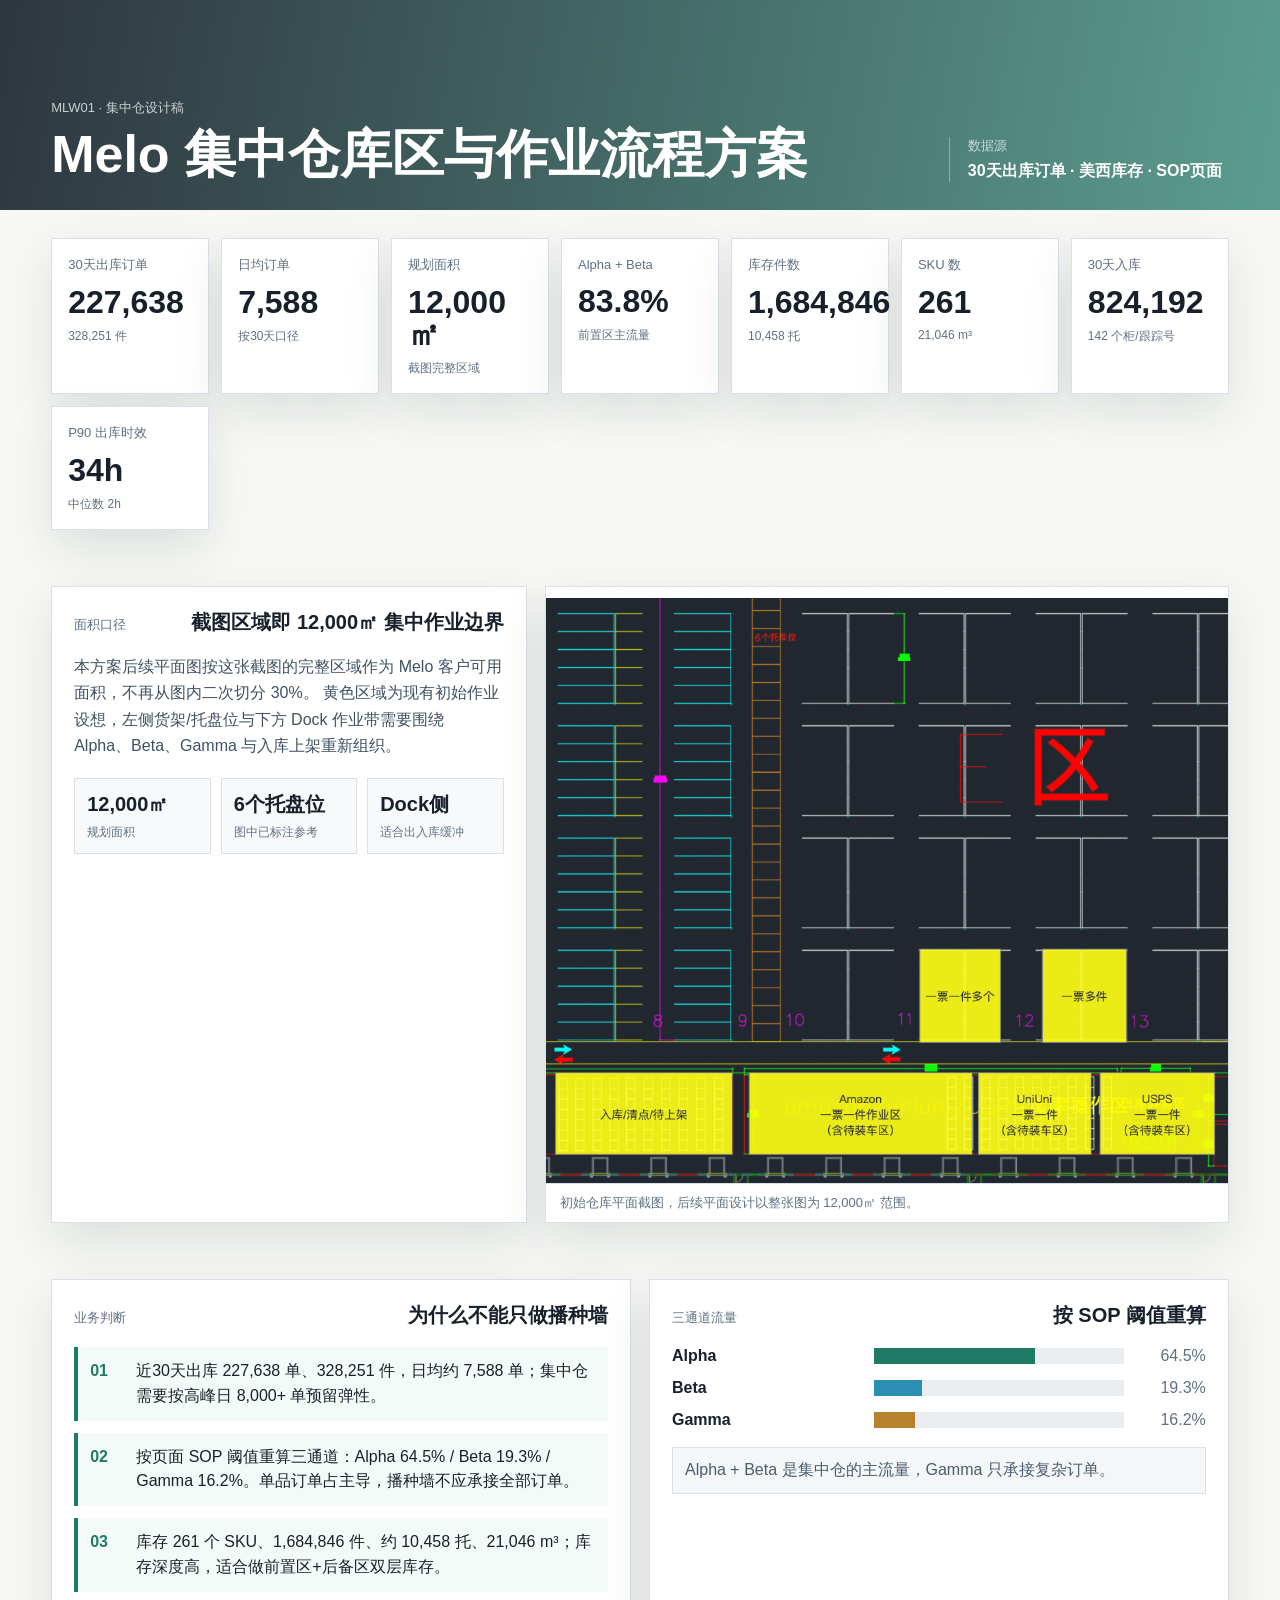
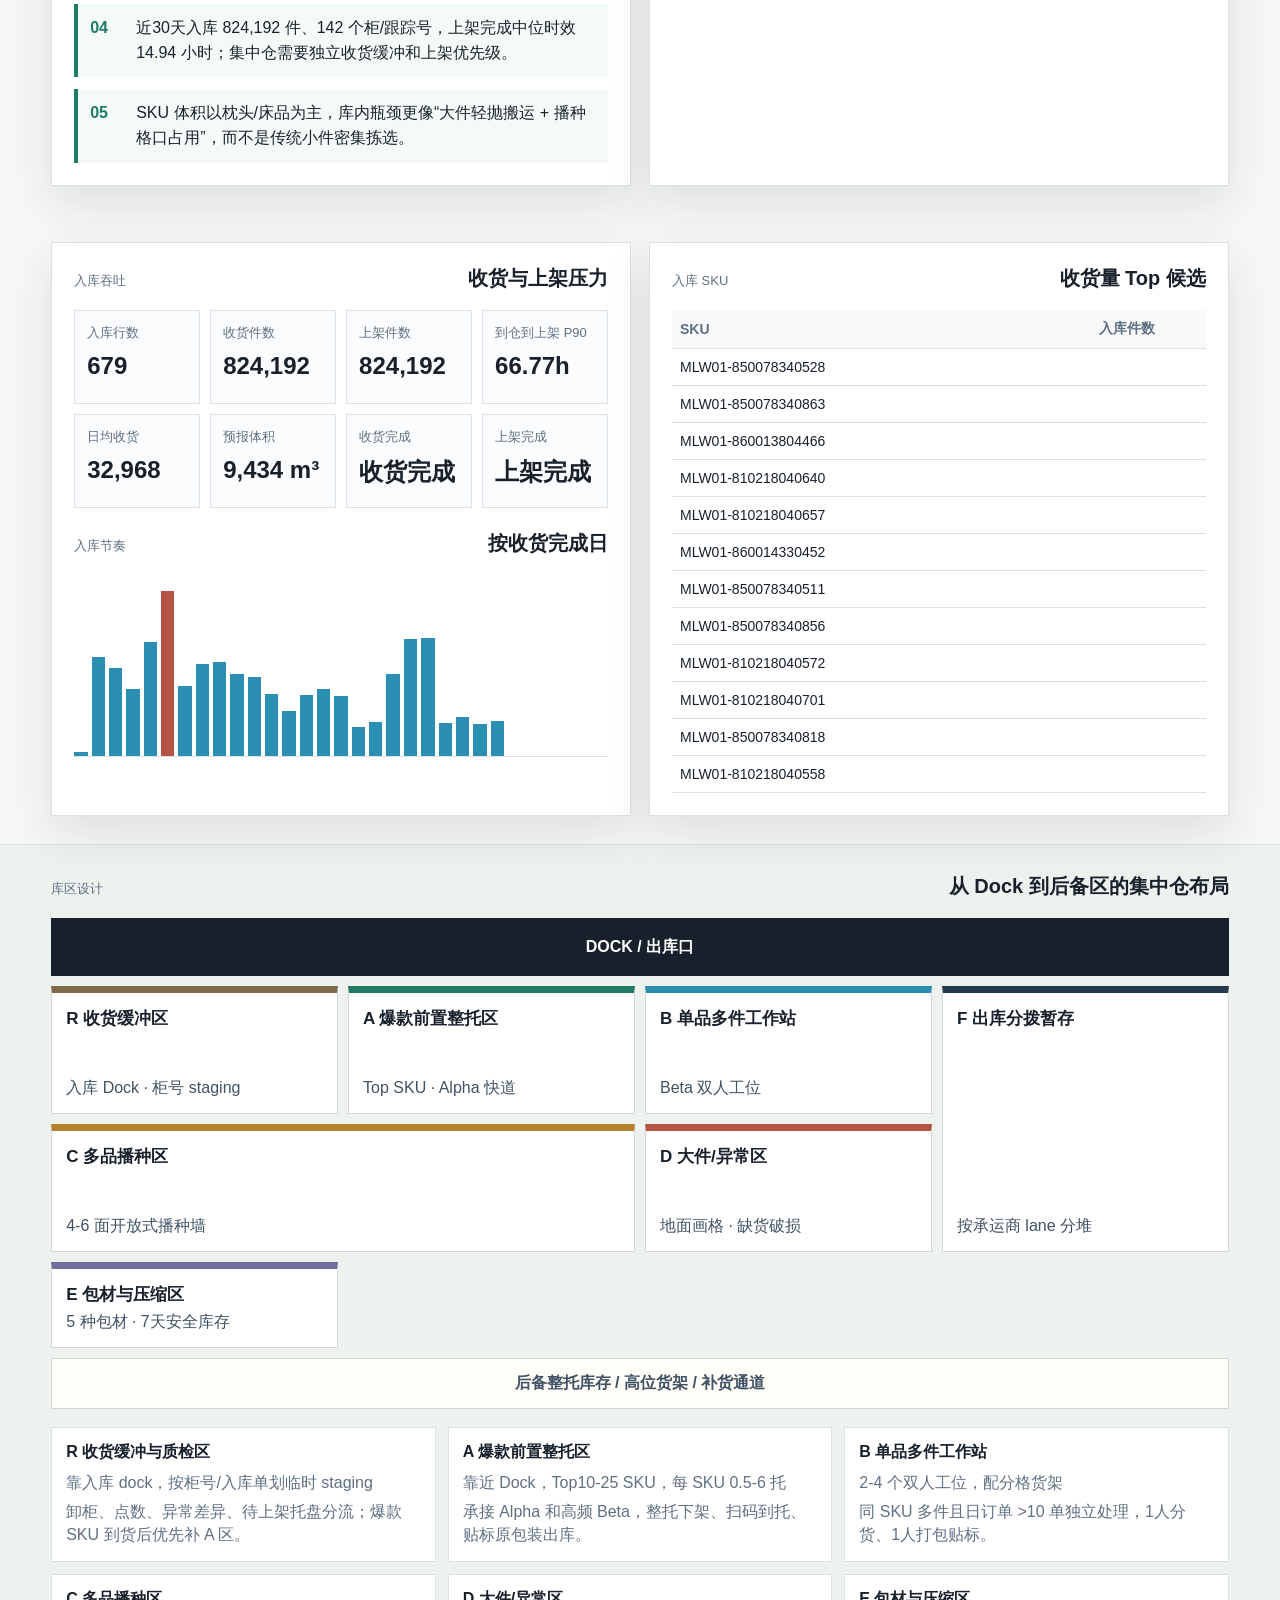
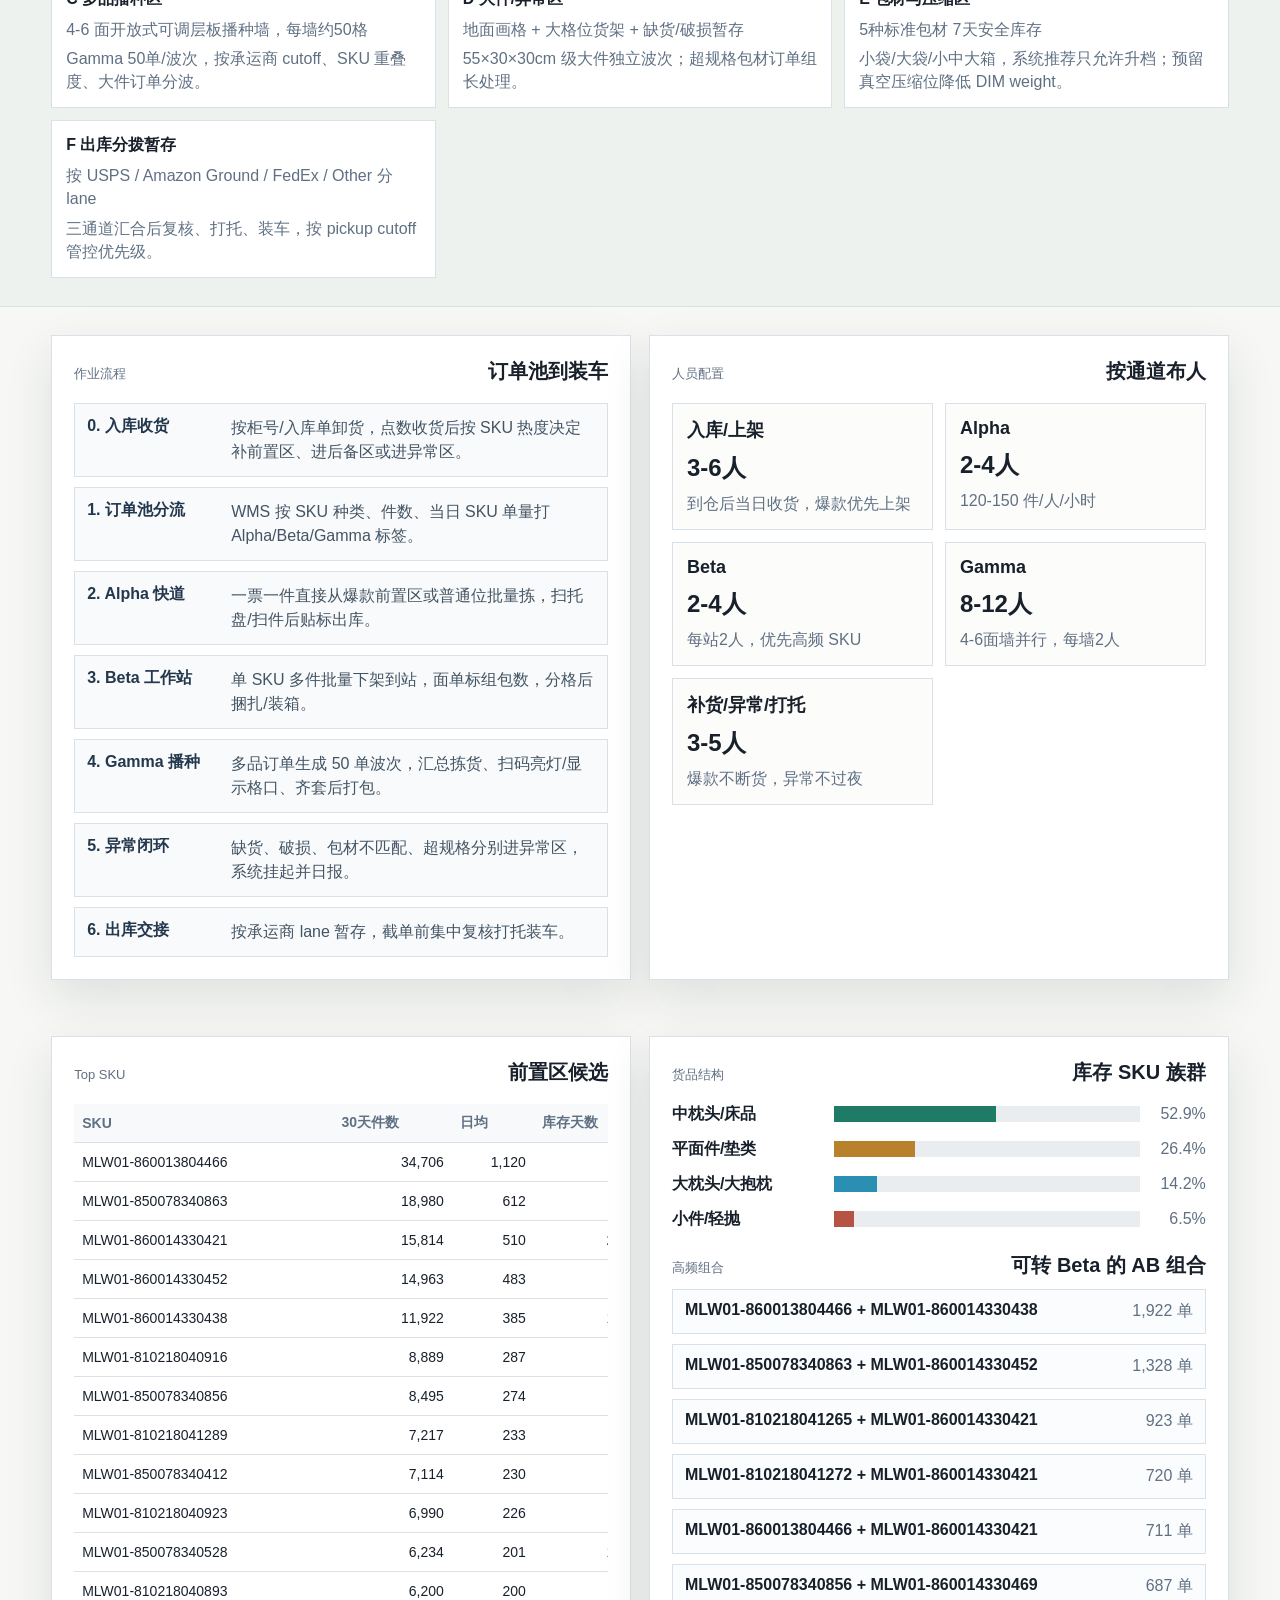
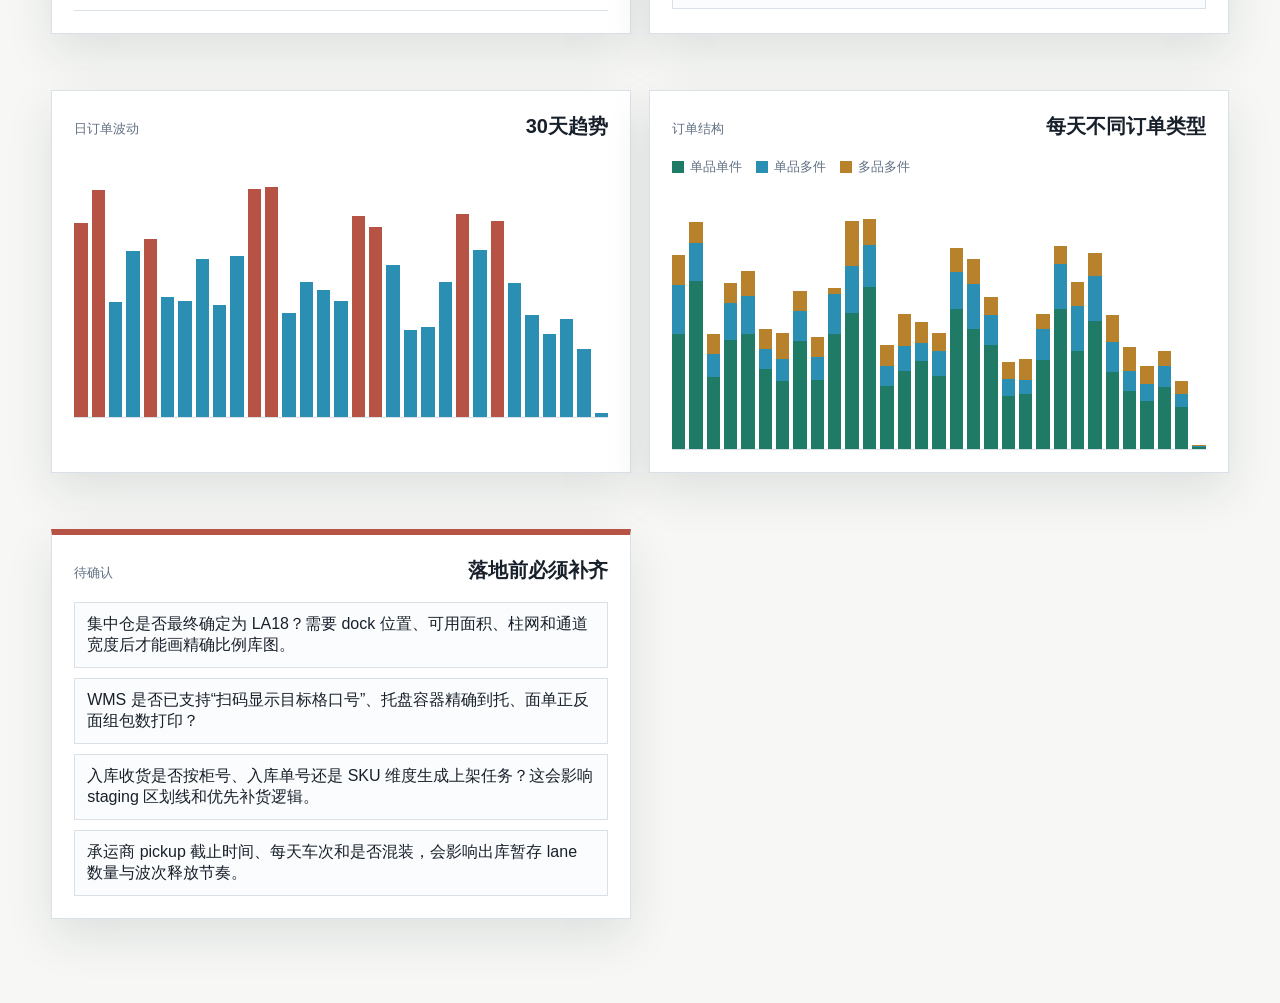
==== melo/index.html @ e9831d99 "Move Melo site under melo path" ====
<!doctype html>
<html lang="zh-CN">
  <head>
    <meta charset="UTF-8" />
    <meta name="viewport" content="width=device-width, initial-scale=1.0" />
    <title>Melo 集中仓库区与作业流设计</title>
    <link rel="stylesheet" href="./styles.css" />
  </head>
  <body>
    <header class="topbar">
      <div>
        <p class="eyebrow">MLW01 · 集中仓设计稿</p>
        <h1>Melo 集中仓库区与作业流程方案</h1>
      </div>
      <div class="source">
        <span>数据源</span>
        <strong>30天出库订单 · 美西库存 · SOP页面</strong>
      </div>
    </header>

    <main>
      <section class="summary-band">
        <div class="metric-grid" id="metricGrid"></div>
      </section>

      <section class="plan-reference">
        <div class="plan-copy">
          <div class="section-title">
            <span>面积口径</span>
            <strong>截图区域即 12,000㎡ 集中作业边界</strong>
          </div>
          <p>
            本方案后续平面图按这张截图的完整区域作为 Melo 客户可用面积，不再从图内二次切分 30%。
            黄色区域为现有初始作业设想，左侧货架/托盘位与下方 Dock 作业带需要围绕 Alpha、Beta、Gamma 与入库上架重新组织。
          </p>
          <div class="plan-facts">
            <div><b>12,000㎡</b><span>规划面积</span></div>
            <div><b>6个托盘位</b><span>图中已标注参考</span></div>
            <div><b>Dock侧</b><span>适合出入库缓冲</span></div>
          </div>
        </div>
        <figure class="plan-image">
          <img src="./assets/melo-12000sqm-initial-plan.png" alt="Melo 12000平方米初始仓库平面图" />
          <figcaption>初始仓库平面截图，后续平面设计以整张图为 12,000㎡ 范围。</figcaption>
        </figure>
      </section>

      <section class="content-grid two">
        <div class="panel">
          <div class="section-title">
            <span>业务判断</span>
            <strong>为什么不能只做播种墙</strong>
          </div>
          <div id="diagnosis" class="diagnosis-list"></div>
        </div>
        <div class="panel">
          <div class="section-title">
            <span>三通道流量</span>
            <strong>按 SOP 阈值重算</strong>
          </div>
          <div id="routeBars" class="bars"></div>
          <div class="route-note">Alpha + Beta 是集中仓的主流量，Gamma 只承接复杂订单。</div>
        </div>
      </section>

      <section class="content-grid two">
        <div class="panel">
          <div class="section-title">
            <span>入库吞吐</span>
            <strong>收货与上架压力</strong>
          </div>
          <div id="inboundCards" class="inbound-cards"></div>
          <div class="section-title minor">
            <span>入库节奏</span>
            <strong>按收货完成日</strong>
          </div>
          <div id="inboundChart" class="daily-chart inbound-chart"></div>
        </div>
        <div class="panel">
          <div class="section-title">
            <span>入库 SKU</span>
            <strong>收货量 Top 候选</strong>
          </div>
          <div class="table-wrap">
            <table>
              <thead>
                <tr>
                  <th>SKU</th>
                  <th>入库件数</th>
                  <th>行数</th>
                </tr>
              </thead>
              <tbody id="inboundSkuRows"></tbody>
            </table>
          </div>
        </div>
      </section>

      <section class="layout-band">
        <div class="section-title wide">
          <span>库区设计</span>
          <strong>从 Dock 到后备区的集中仓布局</strong>
        </div>
        <div class="warehouse-map">
          <div class="dock">DOCK / 出库口</div>
          <div class="zone zone-r">
            <b>R 收货缓冲区</b>
            <span>入库 Dock · 柜号 staging</span>
          </div>
          <div class="zone zone-a">
            <b>A 爆款前置整托区</b>
            <span>Top SKU · Alpha 快道</span>
          </div>
          <div class="zone zone-b">
            <b>B 单品多件工作站</b>
            <span>Beta 双人工位</span>
          </div>
          <div class="zone zone-c">
            <b>C 多品播种区</b>
            <span>4-6 面开放式播种墙</span>
          </div>
          <div class="zone zone-d">
            <b>D 大件/异常区</b>
            <span>地面画格 · 缺货破损</span>
          </div>
          <div class="zone zone-e">
            <b>E 包材与压缩区</b>
            <span>5 种包材 · 7天安全库存</span>
          </div>
          <div class="zone zone-f">
            <b>F 出库分拨暂存</b>
            <span>按承运商 lane 分堆</span>
          </div>
          <div class="reserve">后备整托库存 / 高位货架 / 补货通道</div>
        </div>
        <div id="zoneCards" class="zone-cards"></div>
      </section>

      <section class="content-grid two">
        <div class="panel">
          <div class="section-title">
            <span>作业流程</span>
            <strong>订单池到装车</strong>
          </div>
          <div id="processFlow" class="process-flow"></div>
        </div>
        <div class="panel">
          <div class="section-title">
            <span>人员配置</span>
            <strong>按通道布人</strong>
          </div>
          <div id="staffing" class="staffing"></div>
        </div>
      </section>

      <section class="content-grid two">
        <div class="panel">
          <div class="section-title">
            <span>Top SKU</span>
            <strong>前置区候选</strong>
          </div>
          <div class="table-wrap">
            <table>
              <thead>
                <tr>
                  <th>SKU</th>
                  <th>30天件数</th>
                  <th>日均</th>
                  <th>库存天数</th>
                  <th>族群</th>
                </tr>
              </thead>
              <tbody id="topSkuRows"></tbody>
            </table>
          </div>
        </div>
        <div class="panel">
          <div class="section-title">
            <span>货品结构</span>
            <strong>库存 SKU 族群</strong>
          </div>
          <div id="familyBars" class="bars compact"></div>
          <div class="section-title minor">
            <span>高频组合</span>
            <strong>可转 Beta 的 AB 组合</strong>
          </div>
          <div id="comboList" class="combo-list"></div>
        </div>
      </section>

      <section class="content-grid two">
        <div class="panel">
          <div class="section-title">
            <span>日订单波动</span>
            <strong>30天趋势</strong>
          </div>
          <div id="dailyChart" class="daily-chart"></div>
        </div>
        <div class="panel">
          <div class="section-title">
            <span>订单结构</span>
            <strong>每天不同订单类型</strong>
          </div>
          <div class="stack-legend">
            <span><i class="legend-one"></i>单品单件</span>
            <span><i class="legend-two"></i>单品多件</span>
            <span><i class="legend-three"></i>多品多件</span>
          </div>
          <div id="structureStack" class="stack-chart"></div>
        </div>
      </section>

      <section class="content-grid two">
        <div class="panel risk">
          <div class="section-title">
            <span>待确认</span>
            <strong>落地前必须补齐</strong>
          </div>
          <div id="openQuestions" class="questions"></div>
        </div>
      </section>
    </main>

    <script src="./app.js"></script>
  </body>
</html>
---- melo/styles.css ----
:root {
  --ink: #18212b;
  --muted: #607083;
  --line: #d9e0e8;
  --paper: #f7f8f5;
  --white: #ffffff;
  --green: #1f7a66;
  --teal: #2b8fb3;
  --gold: #b7822b;
  --red: #b65345;
  --navy: #24384d;
  --shadow: 0 18px 45px rgba(21, 36, 51, 0.11);
}

* {
  box-sizing: border-box;
}

body {
  margin: 0;
  color: var(--ink);
  background: var(--paper);
  font-family: Inter, "PingFang SC", "Microsoft YaHei", Arial, sans-serif;
}

.topbar {
  display: flex;
  align-items: flex-end;
  justify-content: space-between;
  gap: 24px;
  min-height: 210px;
  padding: 36px clamp(20px, 4vw, 56px) 28px;
  background:
    linear-gradient(100deg, rgba(24, 33, 43, 0.9), rgba(31, 122, 102, 0.72)),
    repeating-linear-gradient(90deg, rgba(255,255,255,.16) 0 1px, transparent 1px 68px),
    repeating-linear-gradient(0deg, rgba(255,255,255,.12) 0 1px, transparent 1px 46px);
  color: #fff;
}

.eyebrow {
  margin: 0 0 10px;
  color: rgba(255,255,255,.75);
  font-size: 13px;
  letter-spacing: 0;
}

h1 {
  max-width: 900px;
  margin: 0;
  font-size: clamp(30px, 4.5vw, 52px);
  line-height: 1.05;
  letter-spacing: 0;
}

.source {
  min-width: 280px;
  border-left: 1px solid rgba(255,255,255,.35);
  padding-left: 18px;
}

.source span {
  display: block;
  color: rgba(255,255,255,.7);
  font-size: 13px;
}

.source strong {
  display: block;
  margin-top: 6px;
  font-size: 16px;
}

main {
  padding: 0 0 56px;
}

.summary-band,
.layout-band,
.content-grid,
.plan-reference {
  padding: 28px clamp(20px, 4vw, 56px);
}

.plan-reference {
  display: grid;
  grid-template-columns: minmax(320px, .82fr) minmax(420px, 1.18fr);
  gap: 18px;
  align-items: stretch;
}

.plan-copy,
.plan-image {
  margin: 0;
  background: var(--white);
  border: 1px solid var(--line);
  box-shadow: var(--shadow);
}

.plan-copy {
  padding: 22px;
}

.plan-copy p {
  margin: 0;
  color: #405263;
  line-height: 1.65;
}

.plan-facts {
  display: grid;
  grid-template-columns: repeat(3, 1fr);
  gap: 10px;
  margin-top: 18px;
}

.plan-facts div {
  padding: 12px;
  background: #f7f9fa;
  border: 1px solid var(--line);
}

.plan-facts b,
.plan-facts span {
  display: block;
}

.plan-facts b {
  font-size: 20px;
}

.plan-facts span {
  margin-top: 6px;
  color: var(--muted);
  font-size: 12px;
}

.plan-image {
  overflow: hidden;
}

.plan-image img {
  display: block;
  width: 100%;
  height: auto;
}

.plan-image figcaption {
  padding: 10px 14px;
  color: var(--muted);
  font-size: 13px;
  border-top: 1px solid var(--line);
}

.metric-grid {
  display: grid;
  grid-template-columns: repeat(auto-fit, minmax(150px, 1fr));
  gap: 12px;
}

.metric {
  min-height: 116px;
  padding: 16px;
  background: var(--white);
  border: 1px solid var(--line);
  box-shadow: var(--shadow);
}

.metric span {
  color: var(--muted);
  font-size: 13px;
}

.metric strong {
  display: block;
  margin-top: 12px;
  font-size: clamp(22px, 2.5vw, 34px);
  line-height: 1;
  letter-spacing: 0;
}

.metric em {
  display: block;
  margin-top: 10px;
  color: var(--muted);
  font-style: normal;
  font-size: 12px;
}

.content-grid {
  display: grid;
  gap: 18px;
}

.content-grid.two {
  grid-template-columns: minmax(0, 1fr) minmax(0, 1fr);
}

.panel {
  background: var(--white);
  border: 1px solid var(--line);
  box-shadow: var(--shadow);
  padding: 22px;
}

.section-title {
  display: flex;
  align-items: baseline;
  justify-content: space-between;
  gap: 18px;
  margin-bottom: 18px;
}

.section-title span {
  color: var(--muted);
  font-size: 13px;
}

.section-title strong {
  font-size: 20px;
}

.section-title.wide {
  max-width: 1180px;
}

.section-title.minor {
  margin-top: 22px;
  margin-bottom: 10px;
}

.diagnosis-list {
  display: grid;
  gap: 12px;
}

.diagnosis-item {
  display: grid;
  grid-template-columns: 34px 1fr;
  gap: 12px;
  padding: 12px;
  border-left: 4px solid var(--green);
  background: #f4faf7;
  line-height: 1.55;
}

.diagnosis-item b {
  color: var(--green);
}

.bars {
  display: grid;
  gap: 14px;
}

.bar-row {
  display: grid;
  grid-template-columns: minmax(120px, 190px) 1fr 70px;
  align-items: center;
  gap: 12px;
}

.bar-label {
  font-weight: 700;
}

.track {
  height: 16px;
  background: #e9edf0;
  overflow: hidden;
}

.fill {
  height: 100%;
}

.bar-value {
  text-align: right;
  color: var(--muted);
  font-variant-numeric: tabular-nums;
}

.route-note {
  margin-top: 18px;
  padding: 12px;
  color: #4b5d6f;
  background: #f4f6f8;
  border: 1px solid var(--line);
}

.layout-band {
  background: #edf2ef;
  border-top: 1px solid var(--line);
  border-bottom: 1px solid var(--line);
}

.warehouse-map {
  display: grid;
  grid-template-columns: 1fr 1fr 1fr 1fr;
  grid-template-rows: 58px 128px 128px 86px;
  gap: 10px;
  max-width: 1180px;
  margin: 0 auto 18px;
}

.dock,
.reserve,
.zone {
  border: 1px solid rgba(24, 33, 43, .18);
  background: var(--white);
  padding: 14px;
}

.dock {
  grid-column: 1 / 5;
  display: flex;
  align-items: center;
  justify-content: center;
  background: var(--ink);
  color: #fff;
  font-weight: 800;
}

.zone {
  display: flex;
  flex-direction: column;
  justify-content: space-between;
}

.zone b {
  font-size: 17px;
}

.zone span,
.reserve {
  color: #405263;
}

.zone-a {
  grid-column: 2 / 3;
  border-top: 7px solid var(--green);
}

.zone-b {
  border-top: 7px solid var(--teal);
}

.zone-c {
  grid-column: 1 / 3;
  border-top: 7px solid var(--gold);
}

.zone-r {
  border-top: 7px solid #7e6a4c;
}

.zone-d {
  border-top: 7px solid var(--red);
}

.zone-e {
  border-top: 7px solid #6f6e9d;
}

.zone-f {
  grid-column: 4 / 5;
  grid-row: 2 / 4;
  border-top: 7px solid var(--navy);
}

.reserve {
  grid-column: 1 / 5;
  display: flex;
  align-items: center;
  justify-content: center;
  background: #fffdf7;
  font-weight: 700;
}

.zone-cards {
  display: grid;
  grid-template-columns: repeat(3, minmax(0, 1fr));
  gap: 12px;
  max-width: 1180px;
  margin: 0 auto;
}

.zone-card {
  background: var(--white);
  border: 1px solid var(--line);
  padding: 14px;
}

.zone-card strong {
  display: block;
  margin-bottom: 8px;
}

.zone-card p {
  margin: 6px 0 0;
  color: var(--muted);
  line-height: 1.45;
}

.process-flow {
  display: grid;
  gap: 10px;
}

.process-step {
  display: grid;
  grid-template-columns: 132px 1fr;
  gap: 12px;
  padding: 12px;
  background: #f8fafb;
  border: 1px solid var(--line);
}

.process-step b {
  color: var(--navy);
}

.process-step span {
  color: #435464;
  line-height: 1.5;
}

.staffing {
  display: grid;
  grid-template-columns: repeat(auto-fit, minmax(190px, 1fr));
  gap: 12px;
}

.inbound-cards {
  display: grid;
  grid-template-columns: repeat(4, minmax(0, 1fr));
  gap: 10px;
}

.inbound-card {
  min-height: 94px;
  padding: 12px;
  border: 1px solid var(--line);
  background: #fbfcfd;
}

.inbound-card span {
  color: var(--muted);
  font-size: 13px;
}

.inbound-card strong {
  display: block;
  margin-top: 10px;
  font-size: 24px;
}

.staff-card {
  min-height: 112px;
  padding: 14px;
  border: 1px solid var(--line);
  background: #fcfcfb;
}

.staff-card b {
  display: block;
  font-size: 18px;
}

.staff-card strong {
  display: block;
  margin: 10px 0;
  font-size: 24px;
}

.staff-card span {
  color: var(--muted);
}

.table-wrap {
  overflow-x: auto;
}

table {
  width: 100%;
  border-collapse: collapse;
  min-width: 720px;
}

th,
td {
  padding: 10px 8px;
  border-bottom: 1px solid var(--line);
  text-align: left;
  font-size: 14px;
}

th {
  color: var(--muted);
  font-weight: 700;
  background: #f7f9fa;
}

td.num {
  text-align: right;
  font-variant-numeric: tabular-nums;
}

.compact .bar-row {
  grid-template-columns: 150px 1fr 54px;
}

.combo-list,
.questions {
  display: grid;
  gap: 10px;
}

.combo,
.question {
  padding: 11px 12px;
  border: 1px solid var(--line);
  background: #fbfcfd;
}

.combo {
  display: flex;
  justify-content: space-between;
  gap: 12px;
}

.combo span {
  color: var(--muted);
  font-variant-numeric: tabular-nums;
}

.daily-chart {
  display: grid;
  grid-template-columns: repeat(31, minmax(8px, 1fr));
  align-items: end;
  gap: 4px;
  min-height: 260px;
  padding-top: 16px;
  border-bottom: 1px solid var(--line);
}

.inbound-chart {
  min-height: 190px;
}

.stack-legend {
  display: flex;
  flex-wrap: wrap;
  gap: 14px;
  margin-bottom: 14px;
  color: var(--muted);
  font-size: 13px;
}

.stack-legend span {
  display: inline-flex;
  align-items: center;
  gap: 6px;
}

.stack-legend i {
  display: inline-block;
  width: 12px;
  height: 12px;
}

.legend-one,
.seg-one {
  background: var(--green);
}

.legend-two,
.seg-two {
  background: var(--teal);
}

.legend-three,
.seg-three {
  background: var(--gold);
}

.stack-chart {
  display: grid;
  grid-template-columns: repeat(31, minmax(8px, 1fr));
  align-items: end;
  gap: 4px;
  min-height: 260px;
  padding-top: 16px;
  border-bottom: 1px solid var(--line);
}

.stack-bar {
  position: relative;
  display: flex;
  flex-direction: column-reverse;
  min-height: 4px;
  overflow: hidden;
}

.stack-seg {
  width: 100%;
}

.stack-bar:hover::after {
  content: attr(data-label);
  position: absolute;
  left: 50%;
  bottom: calc(100% + 8px);
  transform: translateX(-50%);
  white-space: pre;
  padding: 7px 9px;
  background: var(--ink);
  color: #fff;
  font-size: 12px;
  line-height: 1.45;
  z-index: 3;
}

.daily-bar {
  position: relative;
  min-height: 4px;
  background: var(--teal);
}

.daily-bar.peak {
  background: var(--red);
}

.daily-bar:hover::after {
  content: attr(data-label);
  position: absolute;
  left: 50%;
  bottom: calc(100% + 8px);
  transform: translateX(-50%);
  white-space: nowrap;
  padding: 6px 8px;
  background: var(--ink);
  color: #fff;
  font-size: 12px;
  z-index: 3;
}

.risk {
  border-top: 6px solid var(--red);
}

@media (max-width: 980px) {
  .topbar,
  .content-grid.two,
  .plan-reference,
  .source {
    display: block;
  }

  .source {
    margin-top: 22px;
    border-left: 0;
    padding-left: 0;
  }

  .metric-grid,
  .zone-cards,
  .staffing,
  .inbound-cards {
    grid-template-columns: repeat(2, minmax(0, 1fr));
  }

  .warehouse-map {
    grid-template-columns: 1fr;
    grid-template-rows: none;
  }

  .dock,
  .reserve,
  .zone,
  .zone-a,
  .zone-c,
  .zone-f {
    grid-column: auto;
    grid-row: auto;
  }
}

@media (max-width: 640px) {
  .summary-band,
  .layout-band,
  .content-grid,
  .plan-reference {
    padding-left: 14px;
    padding-right: 14px;
  }

  .plan-facts {
    grid-template-columns: 1fr;
  }

  .metric-grid,
  .zone-cards,
  .staffing,
  .inbound-cards {
    grid-template-columns: 1fr;
  }

  .bar-row,
  .process-step {
    grid-template-columns: 1fr;
  }
}
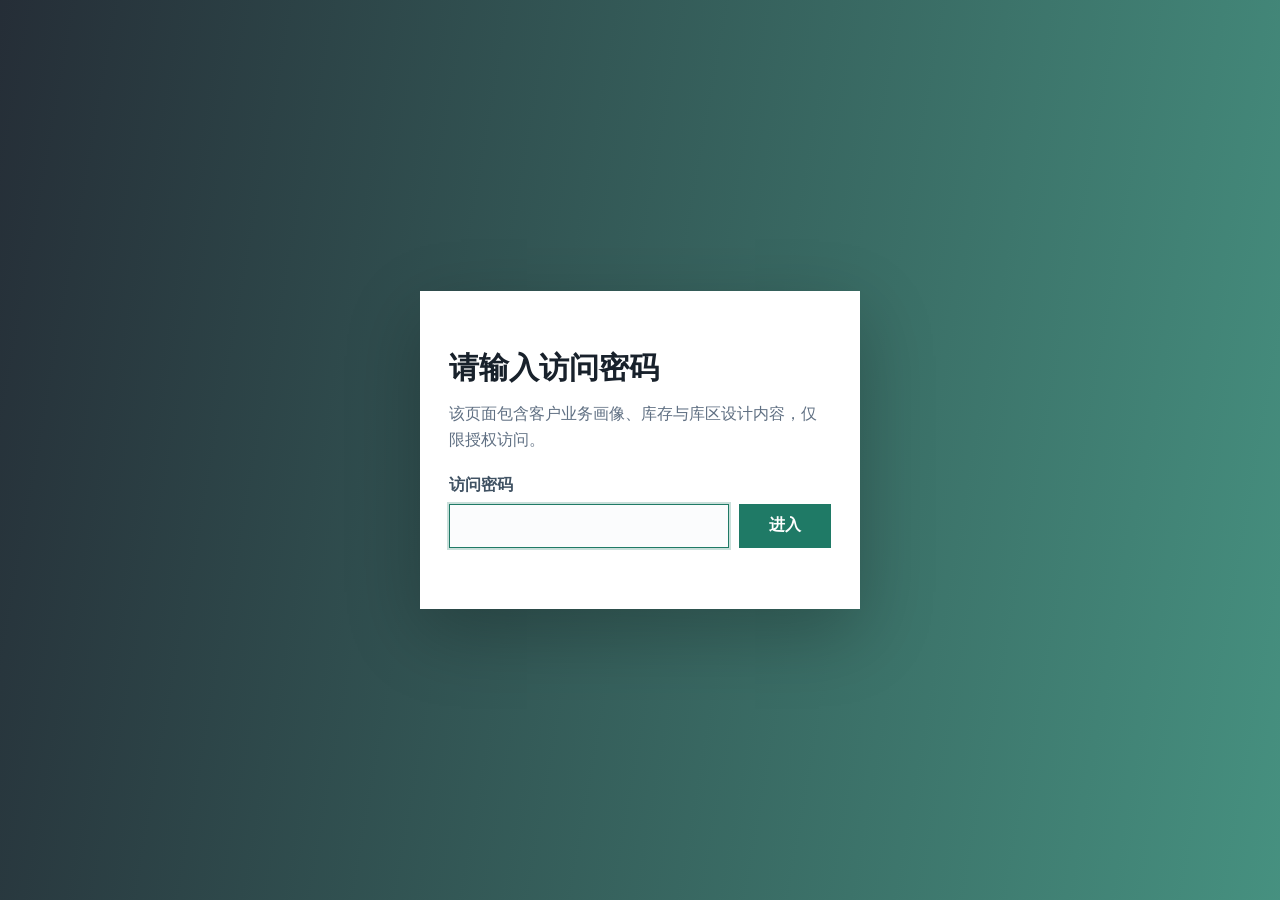
==== commit bc48b8cb: "Add password gate to Melo page" ====
--- a/melo/index.html
+++ b/melo/index.html
@@ -6,7 +6,21 @@
     <title>Melo 集中仓库区与作业流设计</title>
     <link rel="stylesheet" href="./styles.css" />
   </head>
-  <body>
+  <body class="locked">
+    <section class="auth-screen" id="authScreen" aria-label="访问验证">
+      <form class="auth-card" id="authForm">
+        <p class="eyebrow auth-eyebrow">MLW01 · Melo 集中仓设计</p>
+        <h2>请输入访问密码</h2>
+        <p class="auth-copy">该页面包含客户业务画像、库存与库区设计内容，仅限授权访问。</p>
+        <label for="accessPassword">访问密码</label>
+        <div class="auth-row">
+          <input id="accessPassword" name="accessPassword" type="password" autocomplete="current-password" />
+          <button type="submit">进入</button>
+        </div>
+        <div class="auth-error" id="authError" role="alert"></div>
+      </form>
+    </section>
+
     <header class="topbar">
       <div>
         <p class="eyebrow">MLW01 · 集中仓设计稿</p>
--- a/melo/styles.css
+++ b/melo/styles.css
@@ -21,6 +21,104 @@
   color: var(--ink);
   background: var(--paper);
   font-family: Inter, "PingFang SC", "Microsoft YaHei", Arial, sans-serif;
+}
+
+body.locked {
+  overflow: hidden;
+}
+
+body.locked .topbar,
+body.locked main {
+  display: none;
+}
+
+.auth-screen {
+  min-height: 100vh;
+  display: grid;
+  place-items: center;
+  padding: 24px;
+  background:
+    linear-gradient(100deg, rgba(24, 33, 43, 0.94), rgba(31, 122, 102, 0.82)),
+    repeating-linear-gradient(90deg, rgba(255,255,255,.12) 0 1px, transparent 1px 72px),
+    repeating-linear-gradient(0deg, rgba(255,255,255,.1) 0 1px, transparent 1px 52px);
+}
+
+body:not(.locked) .auth-screen {
+  display: none;
+}
+
+.auth-card {
+  width: min(440px, 100%);
+  padding: 28px;
+  background: var(--white);
+  border: 1px solid rgba(255,255,255,.32);
+  box-shadow: 0 24px 70px rgba(0, 0, 0, .24);
+}
+
+.auth-eyebrow {
+  color: var(--green);
+}
+
+.auth-card h2 {
+  margin: 0;
+  font-size: 30px;
+  letter-spacing: 0;
+}
+
+.auth-copy {
+  margin: 12px 0 22px;
+  color: var(--muted);
+  line-height: 1.6;
+}
+
+.auth-card label {
+  display: block;
+  margin-bottom: 8px;
+  color: #405263;
+  font-weight: 700;
+}
+
+.auth-row {
+  display: grid;
+  grid-template-columns: 1fr 92px;
+  gap: 10px;
+}
+
+.auth-row input,
+.auth-row button {
+  height: 44px;
+  border: 1px solid var(--line);
+  font: inherit;
+}
+
+.auth-row input {
+  padding: 0 12px;
+  color: var(--ink);
+  background: #fbfcfd;
+}
+
+.auth-row input:focus {
+  outline: 2px solid rgba(31, 122, 102, .24);
+  border-color: var(--green);
+}
+
+.auth-row button {
+  color: #fff;
+  background: var(--green);
+  border-color: var(--green);
+  font-weight: 800;
+  cursor: pointer;
+}
+
+.auth-row button:hover {
+  background: #176653;
+}
+
+.auth-error {
+  min-height: 20px;
+  margin-top: 12px;
+  color: var(--red);
+  font-size: 13px;
 }
 
 .topbar {
@@ -698,6 +796,14 @@
     grid-template-columns: 1fr;
   }
 
+  .auth-card {
+    padding: 22px;
+  }
+
+  .auth-row {
+    grid-template-columns: 1fr;
+  }
+
   .metric-grid,
   .zone-cards,
   .staffing,
